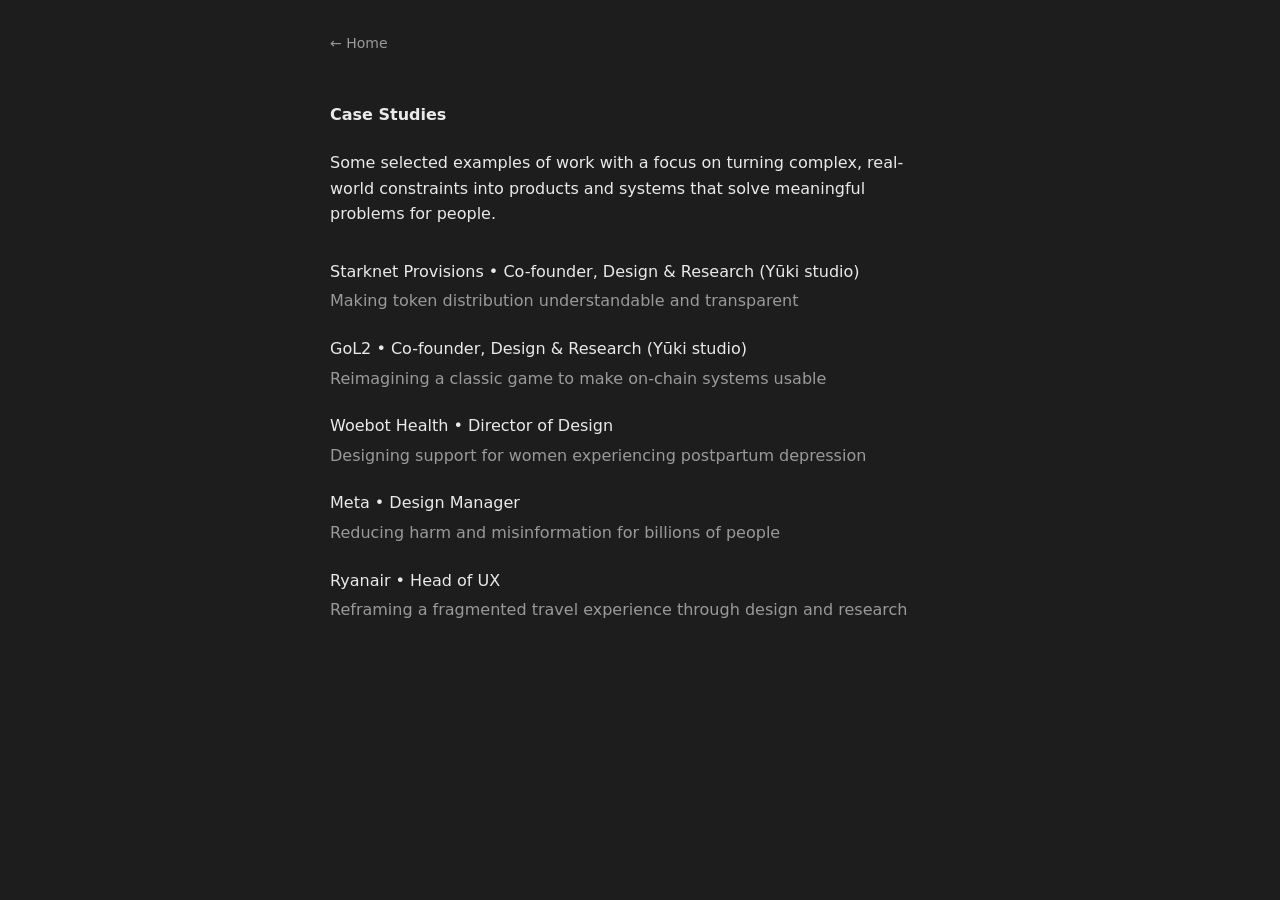
==== case-studies.html @ f1bfa13e "Update subtitles and taglines across all case studies Made-with: Cursor" ====
<!doctype html>
<html lang="en">
<head>
  <meta charset="UTF-8" />
  <meta name="viewport" content="width=device-width, initial-scale=1.0" />
  <title>Case Studies · 13 dots</title>
  <link rel="icon" type="image/png" sizes="16x16" href="favicon-16x16.png">
  <link rel="icon" type="image/png" sizes="32x32" href="favicon-32x32.png">
  <link rel="apple-touch-icon" sizes="180x180" href="apple-touch-icon.png">
  <link rel="shortcut icon" href="favicon-32x32.png">
  <meta name="robots" content="noindex, nofollow">
  <link rel="stylesheet" href="styles.css" />
</head>
<body>
  <main class="wrap wrap-inner">
    <div class="content">

      <a href="index.html" class="back-link">← Home</a>

      <h1>Case Studies</h1>
      <p class="case-intro">Some selected examples of work with a focus on turning complex, real-world constraints into products and systems that solve meaningful problems for people.</p>

      <div class="case-list">

        <a href="starknet.html" class="case-item">
          <p class="case-company">Starknet Provisions <span class="role">&bull; Co-founder, Design &amp; Research (Y&#363;ki studio)</span></p>
          <p class="case-tagline">Making token distribution understandable and transparent</p>
        </a>

        <a href="gol2.html" class="case-item">
          <p class="case-company">GoL2 <span class="role">&bull; Co-founder, Design &amp; Research (Y&#363;ki studio)</span></p>
          <p class="case-tagline">Reimagining a classic game to make on-chain systems usable</p>
        </a>

        <a href="woebot.html" class="case-item">
          <p class="case-company">Woebot Health <span class="role">&bull; Director of Design</span></p>
          <p class="case-tagline">Designing support for women experiencing postpartum depression</p>
        </a>

        <a href="meta.html" class="case-item">
          <p class="case-company">Meta <span class="role">&bull; Design Manager</span></p>
          <p class="case-tagline">Reducing harm and misinformation for billions of people</p>
        </a>

        <a href="ryanair.html" class="case-item">
          <p class="case-company">Ryanair <span class="role">&bull; Head of UX</span></p>
          <p class="case-tagline">Reframing a fragmented travel experience through design and research</p>
        </a>

      </div>

    </div>
  </main>
</body>
</html>
---- styles.css ----
@import url('tokens.css');

* { box-sizing: border-box; }
strong { font-weight: var(--weight-base); }
html, body { margin: 0; padding: 0; }

body {
  background: var(--bg);
  color: var(--text);
  font-family: ui-sans-serif, system-ui, -apple-system, Segoe UI, Roboto, Helvetica, Arial, sans-serif;
  line-height: var(--leading);
  -webkit-font-smoothing: antialiased;
}

.wrap {
  padding: var(--space-2xl) var(--page-pad);
}

.content {
  max-width: var(--max-w);
  margin: 0 auto;
  width: 100%;
}

.mark {
  width: 98px;
  height: 98px;
  display: block;
  margin: 0 0 var(--space-xl) 0;
}

.mark circle {
  transition: fill 0.18s ease;
}

h1 {
  font-size: var(--font-base);
  font-weight: var(--weight-bold);
  margin: 0 0 0px 0;
}

h1 .role {
  font-weight: var(--weight-base);
}

.sub {
  margin: 0 0 32px 0;
  color: var(--muted);
  font-size: var(--font-base);
}

p {
  margin: 0 0 var(--space-lg) 0;
  font-size: var(--font-base);
  max-width: 58ch;
}

.contact {
  margin-top: var(--space-md);
}

.links {
  font-size: var(--font-sm);
  margin-top: var(--space-sm);
}

.links a {
  color: var(--link);
  text-decoration: none;
}

.links a span {
  text-decoration-line: underline;
  text-decoration-thickness: 1px;
  text-decoration-color: rgba(255, 255, 255, 0.35);
  text-underline-offset: 2px;
}

.links a:not(:last-child)::after {
  content: " · ";
  opacity: 0.6;
  text-decoration: none;
}

.links a:hover {
  opacity: 0.6;
}

a {
  color: var(--link);
  text-decoration: underline;
  text-underline-offset: 3px;
}

a:hover {
  opacity: 0.8;
}

/* ─── Inner page shell ──────────────────────────────── */

.wrap-inner {
  padding-top: var(--space-lg);
}

/* ─── Back navigation ──────────────────────────────── */

.back-link {
  display: inline-block;
  font-size: var(--font-sm);
  color: var(--muted);
  text-decoration: none;
  margin-bottom: var(--space-xl);
}

.back-link:hover {
  color: var(--text);
  opacity: 1;
}

.case-nav {
  display: flex;
  justify-content: space-between;
  margin-top: var(--space-2xl);
  padding-top: var(--space-xl);
  border-top: 1px solid rgba(255, 255, 255, 0.1);
}

.case-nav a {
  font-size: var(--font-sm);
  color: var(--muted);
  text-decoration: none;
}

.case-nav a:hover {
  color: var(--text);
}

.case-nav-spacer {
  flex: 1;
}

/* ─── Case studies list ─────────────────────────────── */

.case-intro {
  margin: var(--space-md) 0 0 0;
  color: var(--text);
  max-width: 58ch;
}

.case-list {
  margin-top: 32px;
}

.case-item {
  display: block;
  text-decoration: none;
  margin-bottom: var(--space-md);
}

.case-item:hover {
  opacity: 1;
}

.case-company {
  font-size: var(--font-base);
  font-weight: var(--weight-base);
  color: var(--text);
  margin: 0 0 4px 0;
  text-decoration-line: underline;
  text-decoration-thickness: 1px;
  text-decoration-color: transparent;
  text-underline-offset: 2px;
  transition: text-decoration-color 0.15s ease;
}

.case-item:hover .case-company {
  text-decoration-color: rgba(255, 255, 255, 0.35);
}

.case-tagline {
  color: var(--muted);
  font-size: var(--font-base);
  margin: 0;
  text-decoration: none;
}

.case-outcome {
  color: var(--muted);
  font-size: var(--font-base);
  margin: 0 0 var(--space-md) 0;
}

/* ─── Case study images ─────────────────────────────── */

.case-img {
  width: 100%;
  display: block;
  border-radius: var(--radius-md);
  margin-bottom: var(--space-xl);
}

/* ─── Long-form body copy ───────────────────────────── */

.prose p {
  color: var(--text-body);
}

.prose ul {
  list-style: disc;
  padding-left: 1.25em;
  margin: 0 0 var(--space-md) 0;
}

.prose ul li {
  color: var(--text-body);
  padding: 3px 0;
}

.prose blockquote {
  border-left: 2px solid var(--muted);
  margin: var(--space-md) 0;
  padding: var(--space-sm) var(--space-md);
}

.prose blockquote p {
  color: var(--muted);
  font-style: italic;
  margin: 0;
  padding: 2px 0;
}

/* ─── Case study detail page ────────────────────────── */

.case-lead {
  color: var(--muted);
  font-style: italic;
  margin-bottom: var(--space-xl);
}

.img-placeholder {
  width: 100%;
  aspect-ratio: 16 / 9;
  background: var(--bg-surface);
  border: 1px dashed rgba(255, 255, 255, 0.12);
  border-radius: var(--radius-md);
  display: flex;
  align-items: center;
  justify-content: center;
  color: var(--muted);
  font-size: var(--font-sm);
  margin-bottom: var(--space-xl);
}

/* ─── Outcomes list ─────────────────────────────────── */

.outcomes {
  margin: var(--space-xl) 0;
  border-top: 1px solid rgba(255, 255, 255, 0.1);
  padding-top: var(--space-xl);
}

.outcomes-label {
  font-size: var(--font-base);
  font-weight: var(--weight-bold);
  color: var(--text);
  margin: 0 0 var(--space-md) 0;
}

.outcomes-list {
  list-style: disc;
  padding-left: 1.1em;
  margin: 0;
}

.outcomes-list li {
  padding: 3px 0;
  font-size: var(--font-base);
  color: var(--text-body);
  max-width: none;
}

.outcomes-list strong {
  color: var(--text);
}

/* ─── Case prev / next navigation ───────────────────── */

.case-nav {
  display: flex;
  justify-content: space-between;
  margin-top: var(--space-2xl);
  padding-top: var(--space-lg);
  border-top: 1px solid var(--bg-border);
  gap: var(--space-lg);
}

.case-nav-prev,
.case-nav-next {
  display: flex;
  flex-direction: column;
  gap: 4px;
  text-decoration: none;
  flex: 1;
}

.case-nav-next {
  text-align: right;
  align-items: flex-end;
}

.case-nav-label {
  font-size: 11px;
  letter-spacing: 0.08em;
  text-transform: uppercase;
  color: var(--muted);
  opacity: 0.7;
}

.case-nav-title {
  font-size: var(--font-sm);
  color: var(--text);
}

.case-nav-prev:hover,
.case-nav-next:hover {
  opacity: 0.6;
}
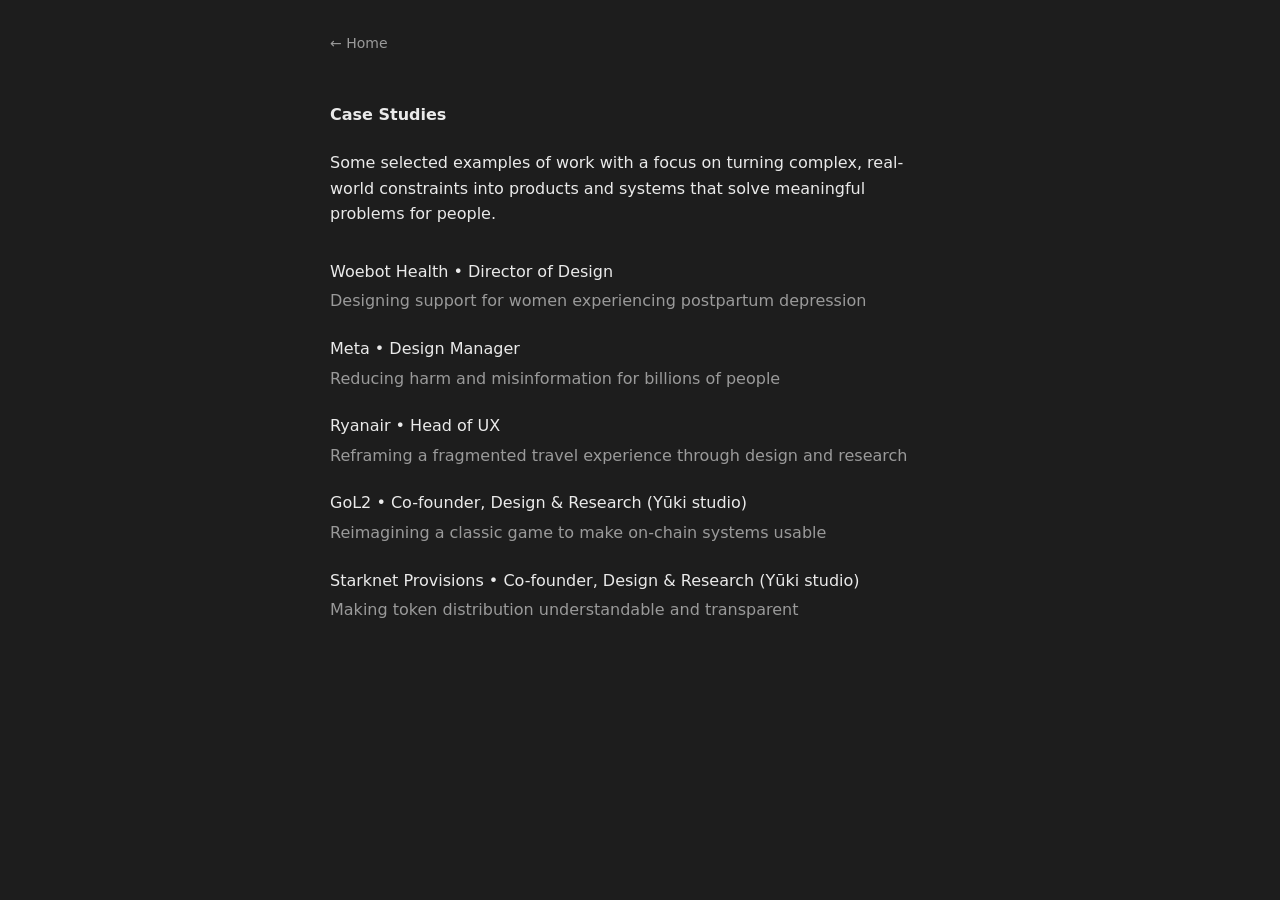
==== commit 91458e29: "Reorder case studies: Woebot, Meta, Ryanair, GoL2, Starknet Made-with: Cursor" ====
--- a/case-studies.html
+++ b/case-studies.html
@@ -22,16 +22,6 @@
 
       <div class="case-list">
 
-        <a href="starknet.html" class="case-item">
-          <p class="case-company">Starknet Provisions <span class="role">&bull; Co-founder, Design &amp; Research (Y&#363;ki studio)</span></p>
-          <p class="case-tagline">Making token distribution understandable and transparent</p>
-        </a>
-
-        <a href="gol2.html" class="case-item">
-          <p class="case-company">GoL2 <span class="role">&bull; Co-founder, Design &amp; Research (Y&#363;ki studio)</span></p>
-          <p class="case-tagline">Reimagining a classic game to make on-chain systems usable</p>
-        </a>
-
         <a href="woebot.html" class="case-item">
           <p class="case-company">Woebot Health <span class="role">&bull; Director of Design</span></p>
           <p class="case-tagline">Designing support for women experiencing postpartum depression</p>
@@ -47,6 +37,16 @@
           <p class="case-tagline">Reframing a fragmented travel experience through design and research</p>
         </a>
 
+        <a href="gol2.html" class="case-item">
+          <p class="case-company">GoL2 <span class="role">&bull; Co-founder, Design &amp; Research (Y&#363;ki studio)</span></p>
+          <p class="case-tagline">Reimagining a classic game to make on-chain systems usable</p>
+        </a>
+
+        <a href="starknet.html" class="case-item">
+          <p class="case-company">Starknet Provisions <span class="role">&bull; Co-founder, Design &amp; Research (Y&#363;ki studio)</span></p>
+          <p class="case-tagline">Making token distribution understandable and transparent</p>
+        </a>
+
       </div>
 
     </div>
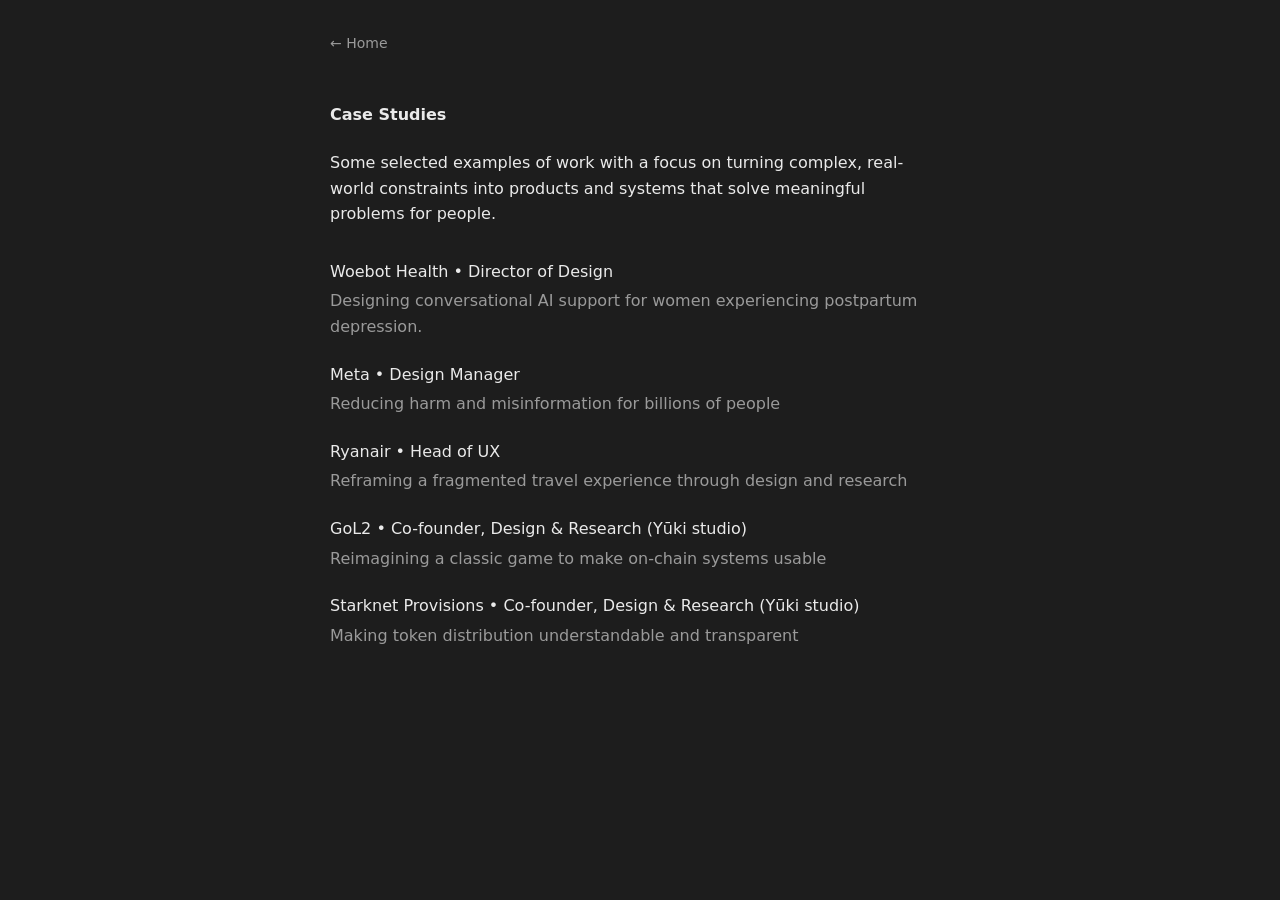
==== commit 48ad82a9: "Update homepage copy, Woebot tagline, revert to dark mode Made-with: Cursor" ====
--- a/case-studies.html
+++ b/case-studies.html
@@ -24,7 +24,7 @@
 
         <a href="woebot.html" class="case-item">
           <p class="case-company">Woebot Health <span class="role">&bull; Director of Design</span></p>
-          <p class="case-tagline">Designing support for women experiencing postpartum depression</p>
+          <p class="case-tagline">Designing conversational AI support for women experiencing postpartum depression.</p>
         </a>
 
         <a href="meta.html" class="case-item">
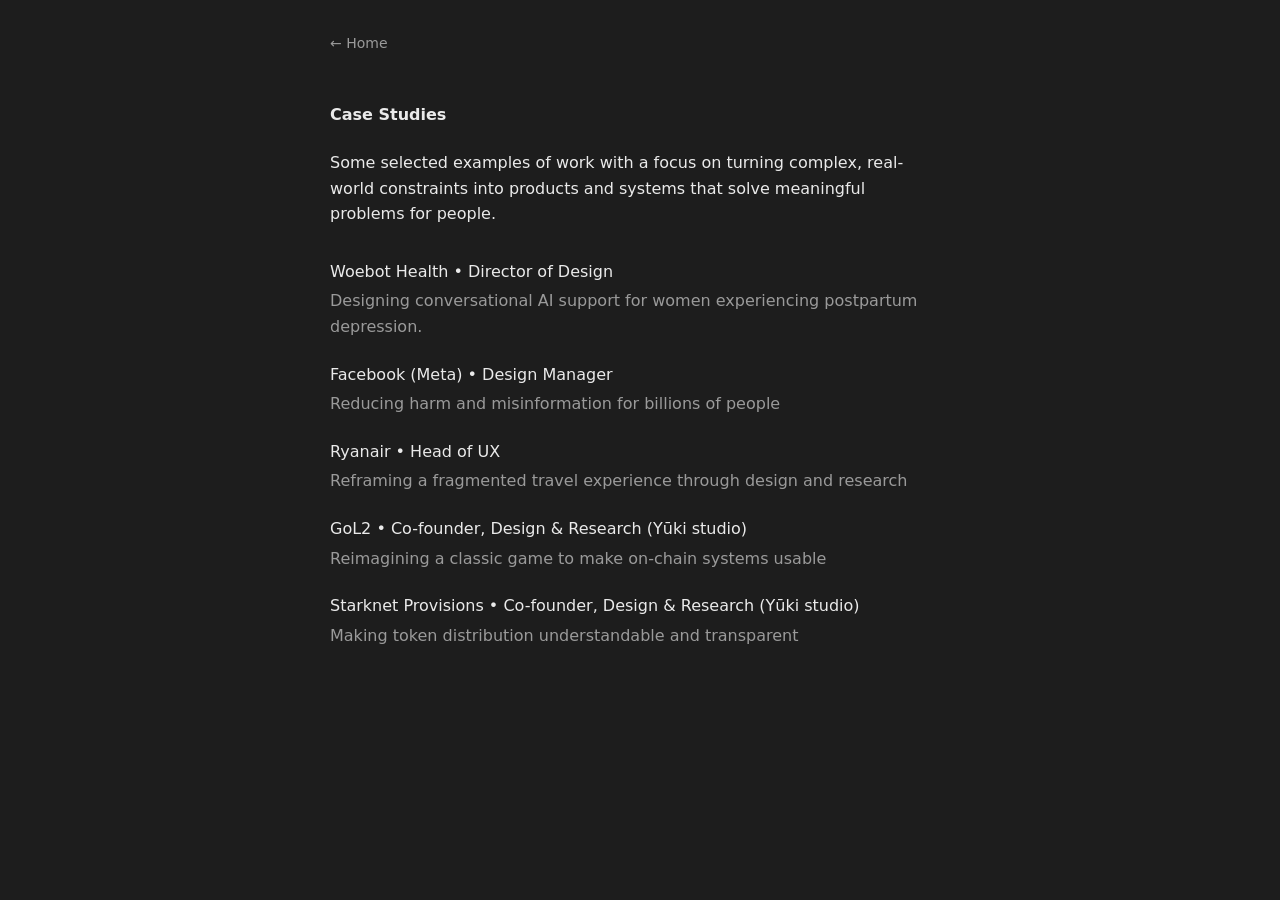
==== commit b93f7b65: "Rename Meta to Facebook (Meta) on case studies page Made-with: Cursor" ====
--- a/case-studies.html
+++ b/case-studies.html
@@ -28,7 +28,7 @@
         </a>
 
         <a href="meta.html" class="case-item">
-          <p class="case-company">Meta <span class="role">&bull; Design Manager</span></p>
+          <p class="case-company">Facebook (Meta) <span class="role">&bull; Design Manager</span></p>
           <p class="case-tagline">Reducing harm and misinformation for billions of people</p>
         </a>
 
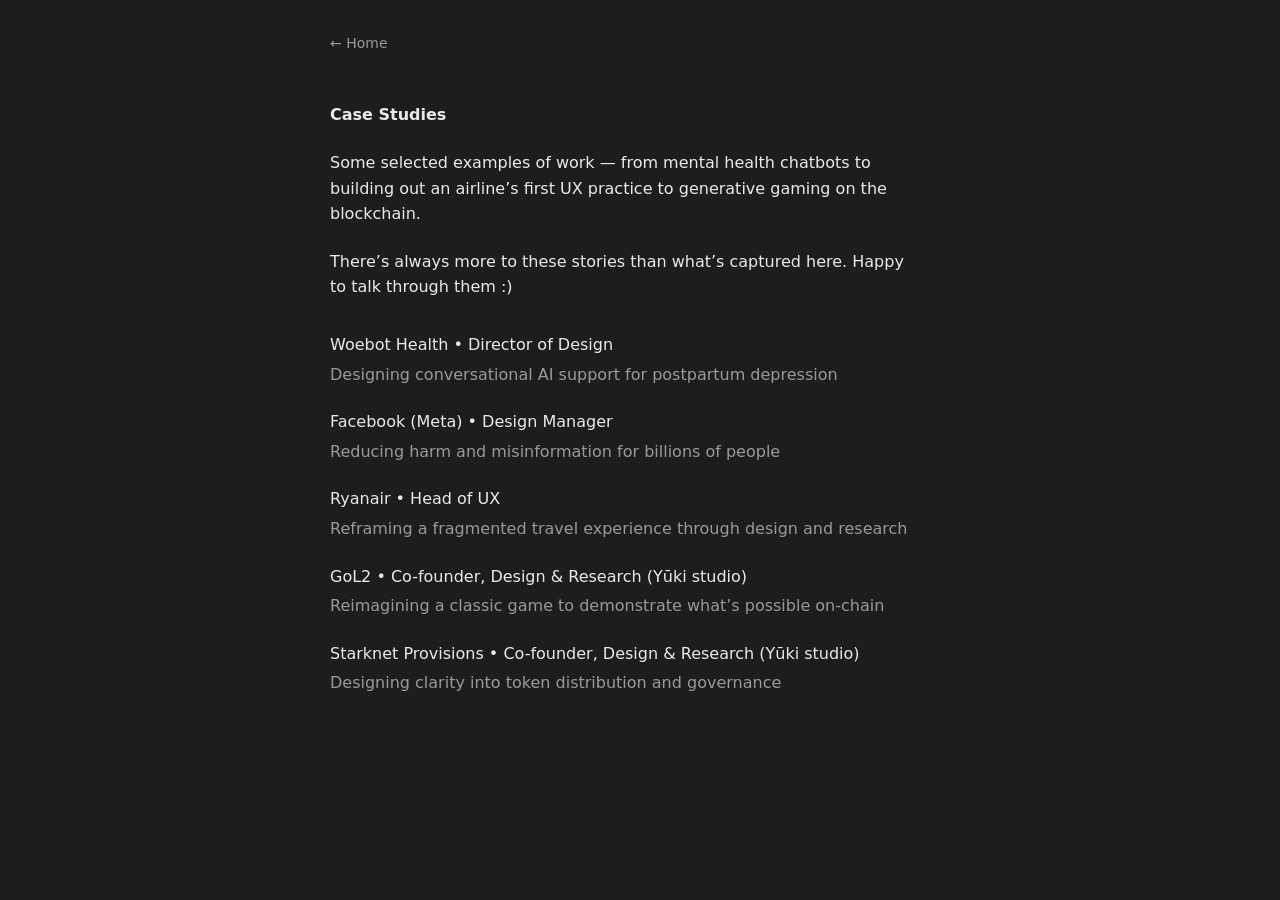
==== commit 1eb16b0d: "Update case studies intro copy and taglines across all pages Made-with: Cursor" ====
--- a/case-studies.html
+++ b/case-studies.html
@@ -18,13 +18,14 @@
       <a href="index.html" class="back-link">← Home</a>
 
       <h1>Case Studies</h1>
-      <p class="case-intro">Some selected examples of work with a focus on turning complex, real-world constraints into products and systems that solve meaningful problems for people.</p>
+      <p class="case-intro">Some selected examples of work &mdash; from mental health chatbots to building out an airline&rsquo;s first UX practice to generative gaming on the blockchain.</p>
+      <p class="case-intro">There&rsquo;s always more to these stories than what&rsquo;s captured here. Happy to talk through them :)</p>
 
       <div class="case-list">
 
         <a href="woebot.html" class="case-item">
           <p class="case-company">Woebot Health <span class="role">&bull; Director of Design</span></p>
-          <p class="case-tagline">Designing conversational AI support for women experiencing postpartum depression.</p>
+          <p class="case-tagline">Designing conversational AI support for postpartum depression</p>
         </a>
 
         <a href="meta.html" class="case-item">
@@ -39,12 +40,12 @@
 
         <a href="gol2.html" class="case-item">
           <p class="case-company">GoL2 <span class="role">&bull; Co-founder, Design &amp; Research (Y&#363;ki studio)</span></p>
-          <p class="case-tagline">Reimagining a classic game to make on-chain systems usable</p>
+          <p class="case-tagline">Reimagining a classic game to demonstrate what&rsquo;s possible on-chain</p>
         </a>
 
         <a href="starknet.html" class="case-item">
           <p class="case-company">Starknet Provisions <span class="role">&bull; Co-founder, Design &amp; Research (Y&#363;ki studio)</span></p>
-          <p class="case-tagline">Making token distribution understandable and transparent</p>
+          <p class="case-tagline">Designing clarity into token distribution and governance</p>
         </a>
 
       </div>
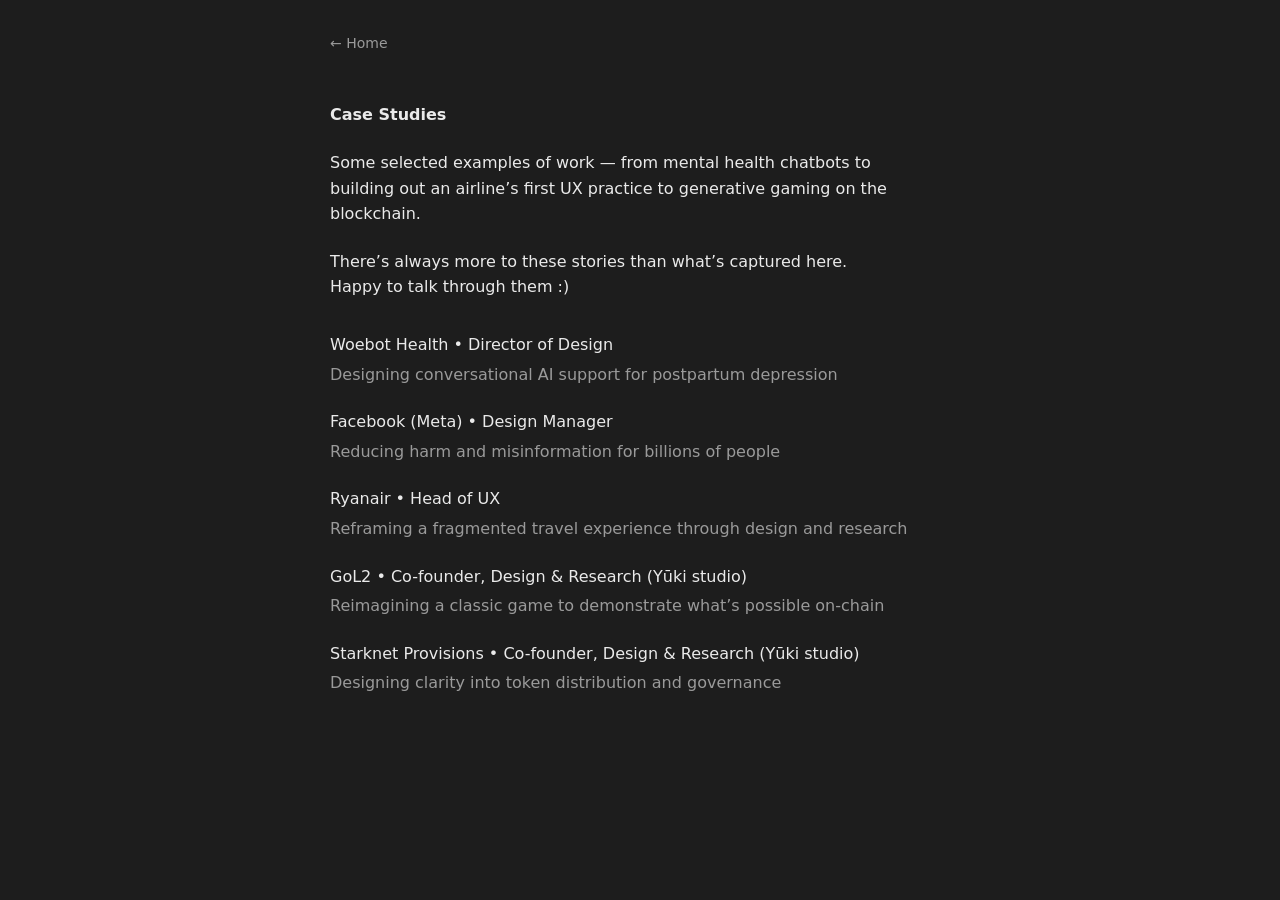
==== commit 9e32eecd: "Line break before 'Happy to talk through them' Made-with: Cursor" ====
--- a/case-studies.html
+++ b/case-studies.html
@@ -19,7 +19,7 @@
 
       <h1>Case Studies</h1>
       <p class="case-intro">Some selected examples of work &mdash; from mental health chatbots to building out an airline&rsquo;s first UX practice to generative gaming on the blockchain.</p>
-      <p class="case-intro">There&rsquo;s always more to these stories than what&rsquo;s captured here. Happy to talk through them :)</p>
+      <p class="case-intro">There&rsquo;s always more to these stories than what&rsquo;s captured here.<br>Happy to talk through them :)</p>
 
       <div class="case-list">
 
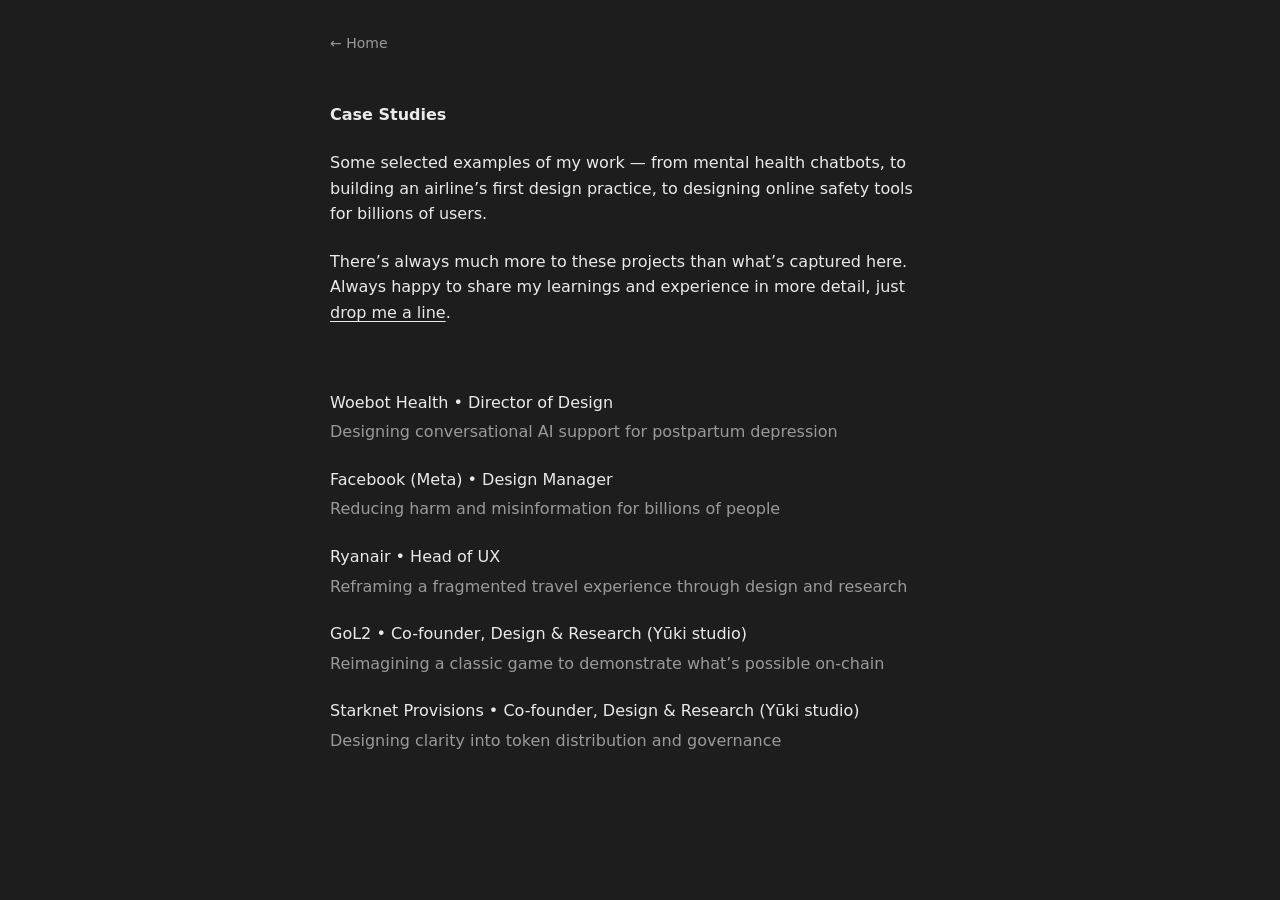
==== commit 94b621b6: "Update homepage and case studies intro copy Co-authored-by: Cursor <cursoragent@cursor.com>" ====
--- a/case-studies.html
+++ b/case-studies.html
@@ -18,8 +18,8 @@
       <a href="index.html" class="back-link">← Home</a>
 
       <h1>Case Studies</h1>
-      <p class="case-intro">Some selected examples of work &mdash; from mental health chatbots to building out an airline&rsquo;s first UX practice to generative gaming on the blockchain.</p>
-      <p class="case-intro">There&rsquo;s always more to these stories than what&rsquo;s captured here.<br>Happy to talk through them :)</p>
+      <p class="case-intro">Some selected examples of my work &mdash; from mental health chatbots, to building an airline&rsquo;s first design practice, to designing online safety tools for billions of users.</p>
+      <p class="case-intro">There&rsquo;s always much more to these projects than what&rsquo;s captured here.<br>Always happy to share my learnings and experience in more detail, just <a href="mailto:tormey13@gmail.com">drop me a line</a>.</p>
 
       <div class="case-list">
 
--- a/styles.css
+++ b/styles.css
@@ -148,7 +148,7 @@
 }
 
 .case-list {
-  margin-top: 32px;
+  margin-top: 64px;
 }
 
 .case-item {
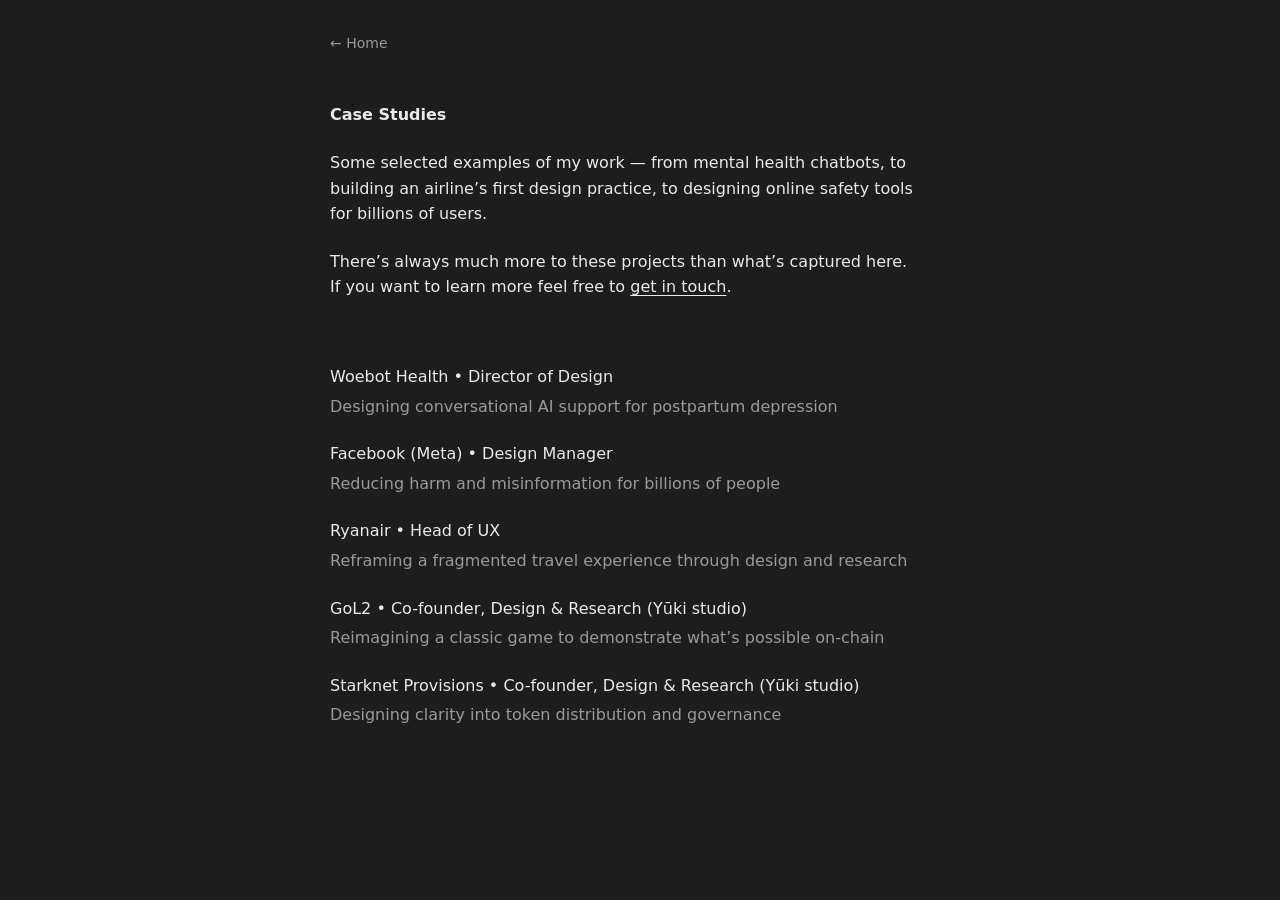
==== commit 066e9d5a: "Soften case studies invite to get in touch Co-authored-by: Cursor <cursoragent@cursor.com>" ====
--- a/case-studies.html
+++ b/case-studies.html
@@ -19,7 +19,7 @@
 
       <h1>Case Studies</h1>
       <p class="case-intro">Some selected examples of my work &mdash; from mental health chatbots, to building an airline&rsquo;s first design practice, to designing online safety tools for billions of users.</p>
-      <p class="case-intro">There&rsquo;s always much more to these projects than what&rsquo;s captured here.<br>Always happy to share my learnings and experience in more detail, just <a href="mailto:tormey13@gmail.com">drop me a line</a>.</p>
+      <p class="case-intro">There&rsquo;s always much more to these projects than what&rsquo;s captured here.<br>If you want to learn more feel free to <a href="mailto:tormey13@gmail.com">get in touch</a>.</p>
 
       <div class="case-list">
 
